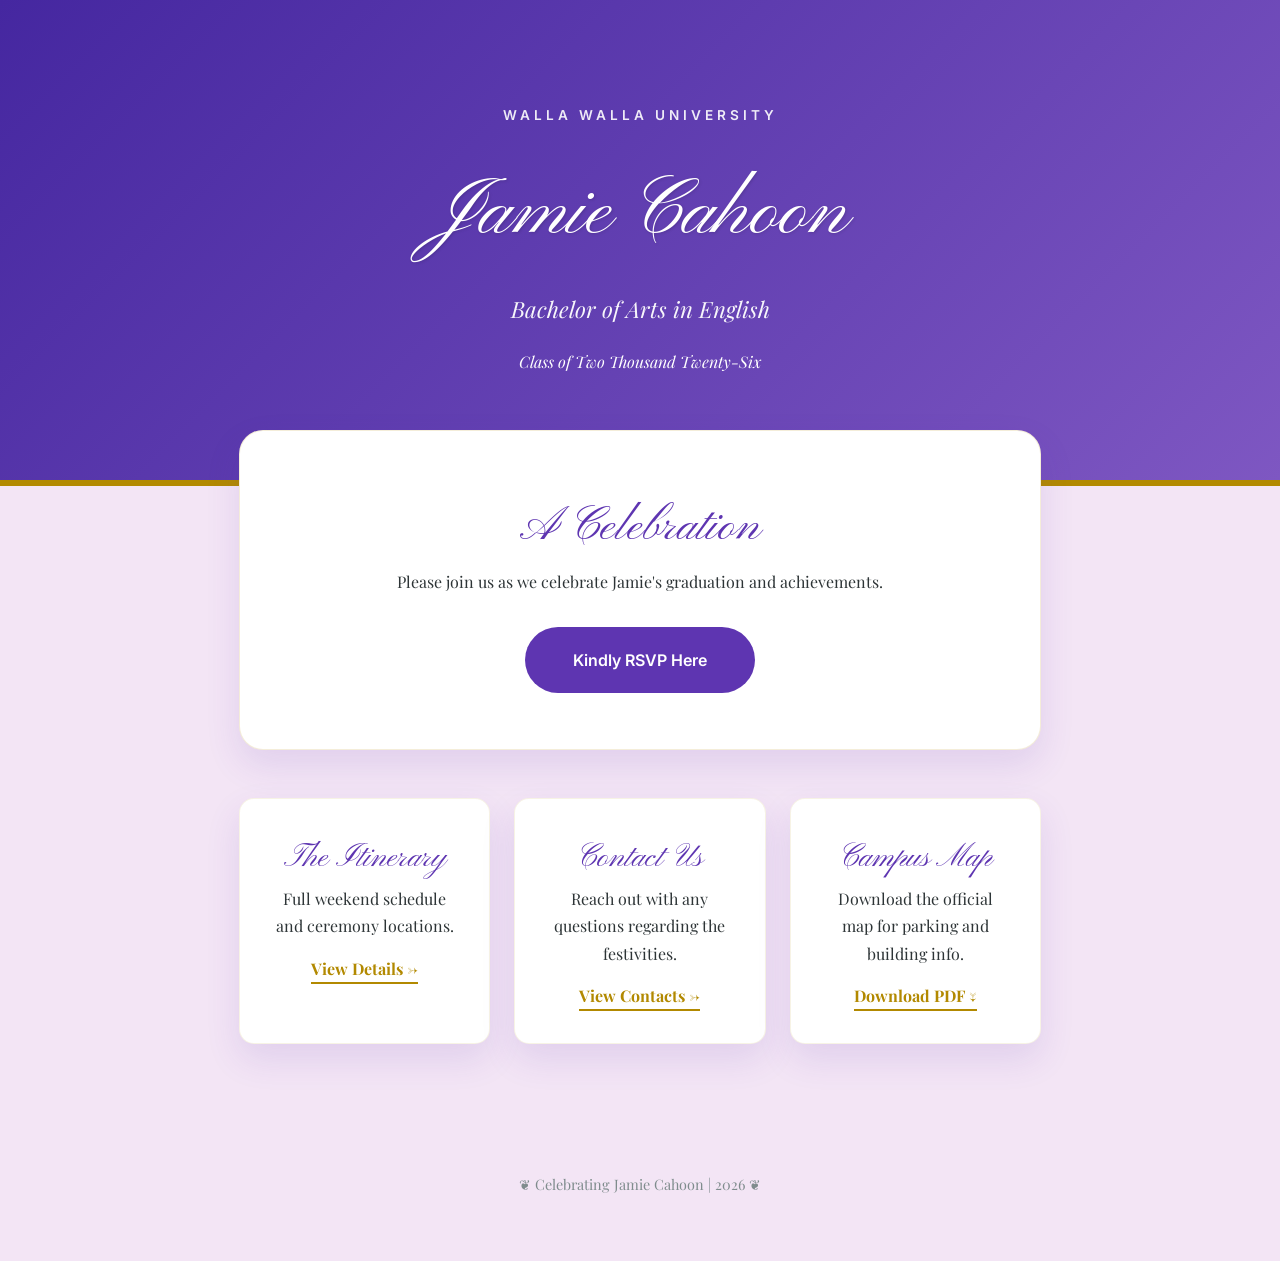
==== index.html @ 9a993c24 "Initial deployment for Jamie's elegant graduation site" ====
<!DOCTYPE html>
<html lang="en">
<head>
    <meta charset="UTF-8">
    <meta name="viewport" content="width=device-width, initial-scale=1.0">
    <meta name="robots" content="noindex, nofollow">
    <title>Jamie Cahoon | Graduation 2026</title>
    <link rel="stylesheet" href="style.css">
    <link href="https://fonts.googleapis.com/css2?family=Great+Vibes&family=Playfair+Display:ital,wght@0,400;0,700;1,400&family=Inter:wght@400;600&display=swap" rel="stylesheet">
</head>
<body>

    <header class="hero">
        <span class="school-tag">Walla Walla University</span>
        <h1>Jamie Cahoon</h1>
        <p class="degree">Bachelor of Arts in English</p>
        <div class="class-year" style="margin-top:20px; font-style: italic;">Class of Two Thousand Twenty-Six</div>
    </header>

    <main class="info-container">
        <section class="rsvp-banner">
            <h2 class="cursive" style="font-size: 3rem; color: var(--plum);">A Celebration</h2>
            <p>Please join us as we celebrate Jamie's graduation and achievements.</p>
            <a href="JAMIE_GOOGLE_FORM_URL" target="_blank" class="btn-rsvp">Kindly RSVP Here</a>
        </section>

        <div class="details-grid" style="display: grid; grid-template-columns: repeat(auto-fit, minmax(250px, 1fr)); gap: 1.5rem; margin-top: 3rem;">
            
            <div class="detail-card" style="background: white; padding: 2rem; border-radius: 15px; text-align: center; box-shadow: var(--shadow);">
                <h3 class="cursive" style="font-size: 2rem;">The Itinerary</h3>
                <p>Full weekend schedule and ceremony locations.</p>
                <a href="schedule.html" style="margin-top: 15px; display: inline-block; color: var(--gold); text-decoration: none; font-weight: bold; border-bottom: 2px solid var(--gold);">View Details →</a>
            </div>
            
            <div class="detail-card" style="background: white; padding: 2rem; border-radius: 15px; text-align: center; box-shadow: var(--shadow);">
                <h3 class="cursive" style="font-size: 2rem;">Contact Us</h3>
                <p>Reach out with any questions regarding the festivities.</p>
                <a href="contacts.html" style="margin-top: 15px; display: inline-block; color: var(--gold); text-decoration: none; font-weight: bold; border-bottom: 2px solid var(--gold);">View Contacts →</a>
            </div>

            <div class="detail-card" style="background: white; padding: 2rem; border-radius: 15px; text-align: center; box-shadow: var(--shadow);">
                <h3 class="cursive" style="font-size: 2rem;">Campus Map</h3>
                <p>Download the official map for parking and building info.</p>
                <a href="wwu_campus_map.pdf" download style="margin-top: 15px; display: inline-block; color: var(--gold); text-decoration: none; font-weight: bold; border-bottom: 2px solid var(--gold);">Download PDF ↓</a>
            </div>

        </div>
    </main>

    <footer style="text-align: center; padding: 4rem; color: #7f8c8d; font-size: 0.9rem;">
        <p>❦ Celebrating Jamie Cahoon | 2026 ❦</p>
    </footer>

</body>
</html>
---- style.css ----
/* --- Jamie's Elegant Literary Theme --- */
@import url('https://fonts.googleapis.com/css2?family=Pinyon+Script&family=Playfair+Display:ital,wght@0,400;0,700;1,400&family=Inter:wght@400;600&display=swap');

:root {
    --plum: #5e35b1;      /* Deep Purple Primary */
    --lavender: #f3e5f5;  /* Soft Background */
    --gold: #b28900;      /* Elegant Accents */
    --text-dark: #2d3436;
    --white: #ffffff;
    --shadow: 0 15px 35px rgba(94, 53, 177, 0.12);
}

* { 
    box-sizing: border-box; 
    margin: 0; 
    padding: 0; 
}

body {
    font-family: 'Playfair Display', serif;
    background-color: var(--lavender);
    color: var(--text-dark);
    line-height: 1.7;
    overflow-x: hidden;
}

/* --- Typography & Script Styling --- */
.cursive, h1 {
    font-family: 'Pinyon Script', cursive;
    font-weight: 400;
}

h1 {
    font-size: 5rem; 
    margin-bottom: 0.5rem;
    color: var(--white);
    text-shadow: 1px 1px 3px rgba(0,0,0,0.15);
}

h2, h3, h4 {
    font-family: 'Playfair Display', serif;
    color: var(--plum);
}

/* --- Navigation --- */
.sub-nav { 
    padding: 1.5rem; 
    max-width: 850px; 
    margin: 0 auto; 
}

.sub-nav a { 
    text-decoration: none; 
    color: var(--plum); 
    font-weight: 600; 
    font-family: 'Inter', sans-serif;
    font-size: 0.9rem;
    transition: 0.3s;
}

/* --- Hero Section --- */
.hero {
    background: linear-gradient(135deg, #4527a0, #7e57c2);
    color: var(--white);
    padding: 6.5rem 2rem;
    text-align: center;
    border-bottom: 6px solid var(--gold);
}

.school-tag {
    font-family: 'Inter', sans-serif;
    text-transform: uppercase;
    letter-spacing: 4px;
    font-size: 0.85rem;
    font-weight: 600;
    margin-bottom: 1.2rem;
    display: block;
    opacity: 0.9;
}

.degree {
    font-style: italic;
    font-size: 1.4rem;
    opacity: 0.95;
    margin-top: 5px;
}

/* --- Layout Containers --- */
.info-container { 
    max-width: 850px; 
    margin: -3.5rem auto 4rem auto; 
    padding: 0 1.5rem; 
}

.rsvp-banner {
    background: var(--white);
    padding: 3.5rem 2rem;
    border-radius: 24px;
    box-shadow: var(--shadow);
    text-align: center;
    border: 1px solid rgba(178, 137, 0, 0.15);
}

.btn-rsvp {
    display: inline-block;
    margin-top: 2rem;
    background: var(--plum);
    color: var(--white);
    text-decoration: none;
    padding: 1.2rem 3rem;
    border-radius: 50px;
    font-family: 'Inter', sans-serif;
    font-weight: 600;
    transition: 0.3s;
}

/* --- Grid System --- */
.details-grid {
    display: grid;
    grid-template-columns: repeat(auto-fit, minmax(250px, 1fr));
    gap: 1.5rem;
    margin-top: 3rem;
}

.detail-card {
    background: white;
    padding: 2.2rem;
    border-radius: 18px;
    text-align: center;
    box-shadow: var(--shadow);
    border: 1px solid rgba(178, 137, 0, 0.1);
}

/* --- Timeline Section --- */
.timeline-day {
    color: var(--plum);
    font-family: 'Pinyon Script', cursive;
    font-size: 3.2rem;
    margin-top: 3.5rem;
    border-bottom: 1px solid var(--gold);
    padding-bottom: 5px;
    text-align: left;
}

.timeline-item {
    display: flex;
    gap: 20px;
    border-left: 2px solid var(--gold);
    margin-left: 15px;
    padding: 1.5rem 0 1.5rem 35px;
    position: relative;
}

.timeline-item::before {
    content: '❦'; 
    position: absolute;
    left: -11px;
    top: 1.8rem;
    color: var(--gold);
    background: var(--lavender);
    font-size: 1.2rem;
    line-height: 1;
}

.time {
    font-family: 'Inter', sans-serif;
    font-weight: 600;
    color: var(--plum);
    min-width: 85px;
}

/* --- Parking & Navigation --- */
.parking-card {
    background: var(--white);
    border: 1px solid var(--gold);
    padding: 2rem;
    border-radius: 18px;
    margin-top: 3rem;
}

.parking-card ul {
    list-style-type: '❦  ';
    padding-left: 20px;
}

.map-text-link { 
    color: var(--plum); 
    text-decoration: none; 
    font-weight: 700; 
    border-bottom: 1px dashed var(--gold); 
}

/* --- Map & Contacts --- */
.map-responsive {
    overflow: hidden;
    padding-bottom: 56.25%;
    position: relative;
    height: 0;
    border-radius: 20px;
    box-shadow: var(--shadow);
    margin: 2rem 0;
}

.map-responsive iframe {
    left: 0;
    top: 0;
    height: 100%;
    width: 100%;
    position: absolute;
    border: 0;
}

.contact-grid {
    display: grid;
    grid-template-columns: repeat(auto-fit, minmax(280px, 1fr));
    gap: 2rem;
}

.contact-card {
    background: var(--white);
    padding: 3rem 2rem;
    border-radius: 20px;
    text-align: center;
    box-shadow: var(--shadow);
}

.contact-link {
    display: block;
    margin-top: 1rem;
    color: var(--plum);
    text-decoration: none;
    font-weight: 600;
}

footer { 
    text-align: center; 
    padding: 5rem 2rem; 
    color: #95a5a6; 
    font-size: 0.9rem; 
}

/* --- Responsive Adjustments --- */
@media (max-width: 600px) {
    h1 { font-size: 3.5rem; }
    .hero { padding: 4rem 1rem; }
    .timeline-item { flex-direction: column; gap: 5px; }
}
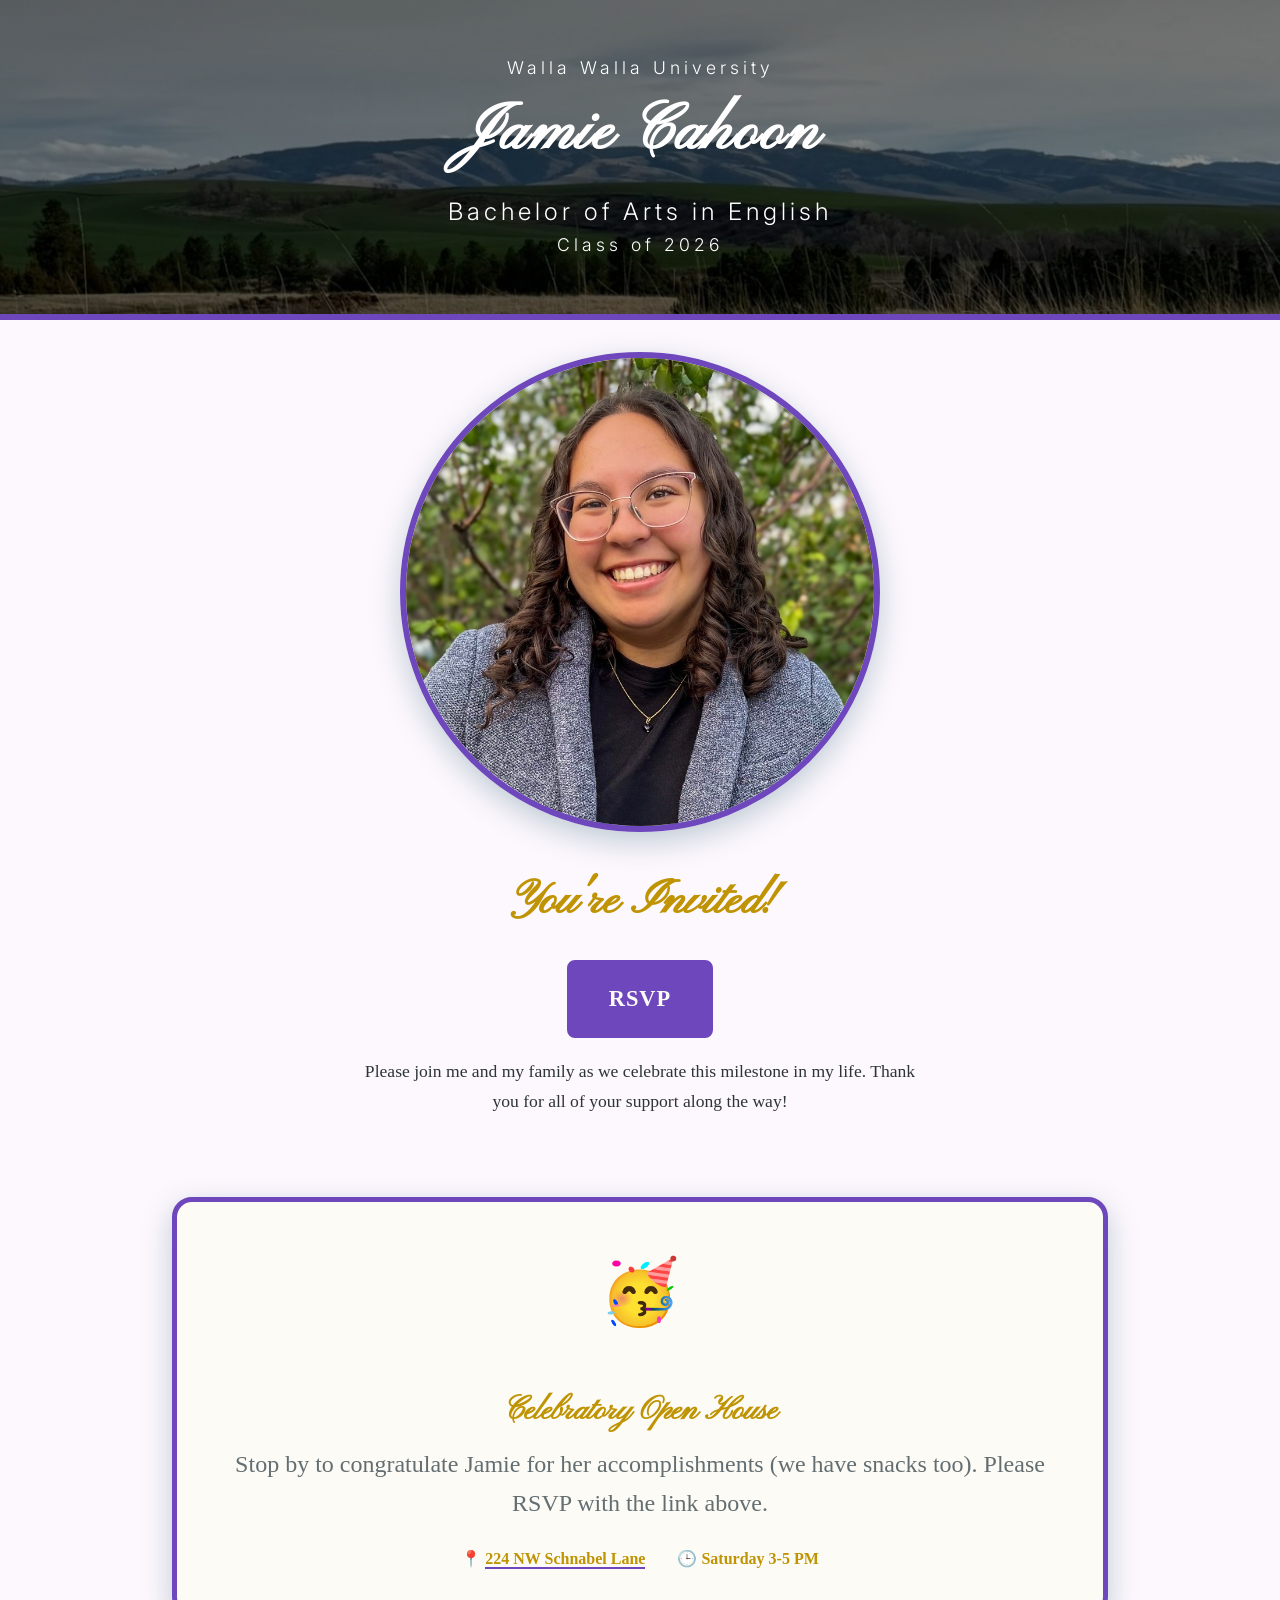
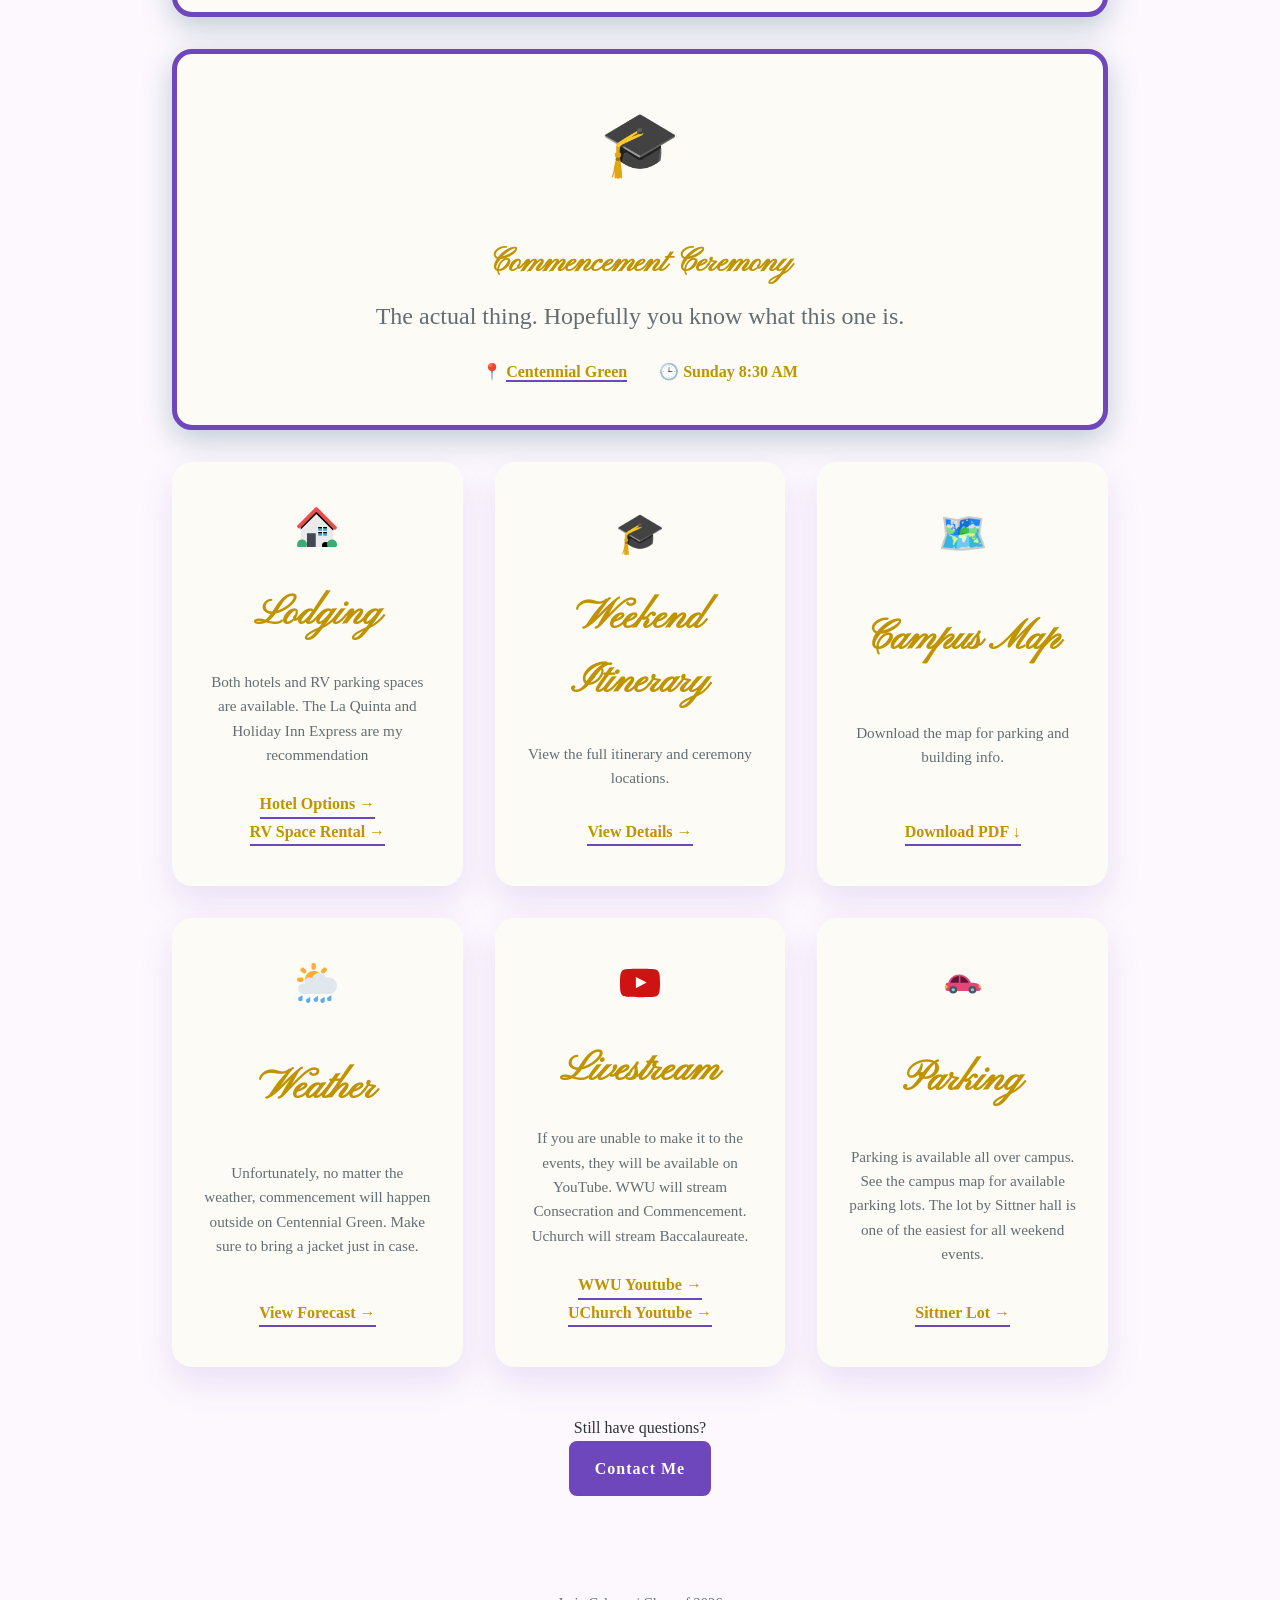
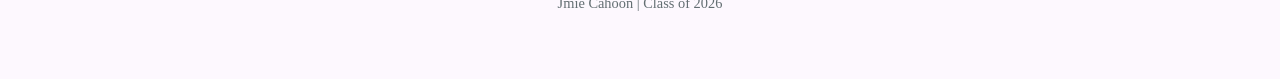
==== commit 1da886a3: "Finishing Up" ====
--- a/index.html
+++ b/index.html
@@ -3,53 +3,123 @@
 <head>
     <meta charset="UTF-8">
     <meta name="viewport" content="width=device-width, initial-scale=1.0">
-    <meta name="robots" content="noindex, nofollow">
     <title>Jamie Cahoon | Graduation 2026</title>
     <link rel="stylesheet" href="style.css">
-    <link href="https://fonts.googleapis.com/css2?family=Great+Vibes&family=Playfair+Display:ital,wght@0,400;0,700;1,400&family=Inter:wght@400;600&display=swap" rel="stylesheet">
+    <link href="https://fonts.googleapis.com/css2?family=Inter:wght@400;700&display=swap" rel="stylesheet">
+    <link href="https://fonts.googleapis.com/css2?family=Inter:wght@400;700&family=Pinyon+Script&display=swap" rel="stylesheet">
 </head>
 <body>
-
-    <header class="hero">
-        <span class="school-tag">Walla Walla University</span>
-        <h1>Jamie Cahoon</h1>
-        <p class="degree">Bachelor of Arts in English</p>
-        <div class="class-year" style="margin-top:20px; font-style: italic;">Class of Two Thousand Twenty-Six</div>
+    <header class="banner" style="background-image: linear-gradient(rgba(0,0,0,0.5), rgba(0,0,0,0.3)), url('photos/landscape.jpeg');">
+        <div class="banner-overlay">
+            <p>Walla Walla University</p>
+            <h1>Jamie Cahoon</h1>
+            <h2>Bachelor of Arts in English</h2>
+            <p>Class of 2026</p>
+        </div>
     </header>
 
     <main class="info-container">
-        <section class="rsvp-banner">
-            <h2 class="cursive" style="font-size: 3rem; color: var(--plum);">A Celebration</h2>
-            <p>Please join us as we celebrate Jamie's graduation and achievements.</p>
-            <a href="JAMIE_GOOGLE_FORM_URL" target="_blank" class="btn-rsvp">Kindly RSVP Here</a>
-        </section>
-
-        <div class="details-grid" style="display: grid; grid-template-columns: repeat(auto-fit, minmax(250px, 1fr)); gap: 1.5rem; margin-top: 3rem;">
-            
-            <div class="detail-card" style="background: white; padding: 2rem; border-radius: 15px; text-align: center; box-shadow: var(--shadow);">
-                <h3 class="cursive" style="font-size: 2rem;">The Itinerary</h3>
-                <p>Full weekend schedule and ceremony locations.</p>
-                <a href="schedule.html" style="margin-top: 15px; display: inline-block; color: var(--gold); text-decoration: none; font-weight: bold; border-bottom: 2px solid var(--gold);">View Details →</a>
-            </div>
-            
-            <div class="detail-card" style="background: white; padding: 2rem; border-radius: 15px; text-align: center; box-shadow: var(--shadow);">
-                <h3 class="cursive" style="font-size: 2rem;">Contact Us</h3>
-                <p>Reach out with any questions regarding the festivities.</p>
-                <a href="contacts.html" style="margin-top: 15px; display: inline-block; color: var(--gold); text-decoration: none; font-weight: bold; border-bottom: 2px solid var(--gold);">View Contacts →</a>
+        <div class="invitation">
+            <div class="headshot">
+                <img src="photos/headshot.jpeg">
             </div>
 
-            <div class="detail-card" style="background: white; padding: 2rem; border-radius: 15px; text-align: center; box-shadow: var(--shadow);">
-                <h3 class="cursive" style="font-size: 2rem;">Campus Map</h3>
-                <p>Download the official map for parking and building info.</p>
-                <a href="wwu_campus_map.pdf" download style="margin-top: 15px; display: inline-block; color: var(--gold); text-decoration: none; font-weight: bold; border-bottom: 2px solid var(--gold);">Download PDF ↓</a>
+            <div>
+                <h2>You're Invited!</h2>
+                <div style="padding-bottom: 1.2rem">
+                    <a href="https://docs.google.com/forms/d/e/1FAIpQLSf-XNSzzdi9Q3JXaRH5UMClVHbPIYo3iOfGfonDqsUiySdWdw/viewform?usp=preview" target="_blank" class="btn-rsvp">RSVP</a>
+                </div>
+
+                <p>Please join me and my family as we celebrate this milestone in my life. Thank you for all of your support along the way!</p>
+                
+                
+            </div>
+        </div>
+
+        <div class="banner-card">
+            <div class="icon">🥳</div>
+            <div>
+                <h1>Celebratory Open House</h1>
+                <p>Stop by to congratulate Jamie for her accomplishments (we have snacks too). Please RSVP with the link above.</p>
+                <div class="links">
+                    <span>📍 <a href="https://www.google.com/maps/search/?api=1&query=224+NW+Schnabel+Lane+College+Place+WA" target="_blank" class="btn-secondary">224 NW Schnabel Lane</a></span>
+                    <span>🕒 Saturday 3-5 PM</span>
+                </div>
+            </div>
+        </div>
+
+        <div class="banner-card">
+            <div class="icon">🎓</div>
+            <div>
+                <h1>Commencement Ceremony</h1>
+                <p>The actual thing. Hopefully you know what this one is.</p>
+                <div class="links">
+                    <span>📍 <a href="https://maps.app.goo.gl/xNmxNzuYu9B9smxAA" target="_blank" class="btn-secondary">Centennial Green</a></span>
+                    <span>🕒 Sunday 8:30 AM</span>
+                </div>
+            </div>
+        </div>
+
+        <div class="details-grid">
+            <div class="detail-card">
+                <div class="icon">
+                    <img src="icons/house.svg" width="40" height="40">
+                </div>
+                <h1>Lodging</h1>
+                <p>Both hotels and RV parking spaces are available. The La Quinta and Holiday Inn Express are my recommendation</p>
+                <a href="https://business.wwvchamber.com/list/ql/lodging-travel-15?c=109&q=&st=1" class="btn-secondary">Hotel Options →</a>
+                <a href="https://wwuform.formstack.com/forms/rv_space_rental" class="btn-secondary">RV Space Rental →</a>
             </div>
 
+            <div class="detail-card">
+                <div class="icon">🎓</div>
+                <h1>Weekend Itinerary</h1>
+                <p>View the full itinerary and ceremony locations.</p>
+                <a href="schedule.html" class="btn-secondary">View Details →</a>
+            </div>
+
+            <div class="detail-card">
+                <div class="icon">🗺️</div>
+                <h1>Campus Map</h1>
+                <p>Download the map for parking and building info.</p>
+                <a href="wwu_campus_map.pdf" download class="btn-secondary">Download PDF ↓</a>
+            </div>
+
+            <div class="detail-card">
+                <div class="icon">
+                    <img src="icons/rain.svg" width="40" height="40">
+                </div>
+                <h1>Weather</h1>
+                <p>Unfortunately, no matter the weather, commencement will happen outside on Centennial Green. Make sure to bring a jacket just in case.</p>
+                <a href="https://weather.com/weather/hourbyhour/l/4f5ed2e91936d17a579059fb443ac13ba6812a4ce660780422a62503f3a103cb" class="btn-secondary">View Forecast →</a>
+            </div>
+
+            <div class="detail-card">
+                <div class="icon">
+                    <img src="icons/youtube.svg" width="40" height="40">
+                </div>
+                <h1>Livestream</h1>
+                <p>If you are unable to make it to the events, they will be available on YouTube. WWU will stream Consecration and Commencement. Uchurch will stream Baccalaureate.</p>
+                <a href="https://www.youtube.com/@WallaWallaUniversity/featured" class="btn-secondary">WWU Youtube →</a>
+                <a href="https://www.youtube.com/@WWUChurch" class="btn-secondary">UChurch Youtube →</a>
+            </div>
+
+            <div class="detail-card">
+                <div class="icon">
+                    <img src="icons/car.svg" width="40" height="40">
+                </div>
+                <h1>Parking</h1>
+                <p>Parking is available all over campus. See the campus map for available parking lots. The lot by Sittner hall is one of the easiest for all weekend events.</p>
+                <a href="https://maps.app.goo.gl/mPSVx5HLzYJDGmB4A" class="btn-secondary">Sittner Lot →</a>
+            </div>
+        </div>
+    
+        <div style="text-align: center; margin-top: 3rem;">
+            <p>Still have questions?</p>
+            <a href="contacts.html" class="btn-contact">Contact Me</a>
         </div>
     </main>
 
-    <footer style="text-align: center; padding: 4rem; color: #7f8c8d; font-size: 0.9rem;">
-        <p>❦ Celebrating Jamie Cahoon | 2026 ❦</p>
-    </footer>
-
+    <footer>Jmie Cahoon | Class of 2026</footer>
 </body>
 </html>
--- a/style.css
+++ b/style.css
@@ -1,247 +1,503 @@
-/* --- Jamie's Elegant Literary Theme --- */
-@import url('https://fonts.googleapis.com/css2?family=Pinyon+Script&family=Playfair+Display:ital,wght@0,400;0,700;1,400&family=Inter:wght@400;600&display=swap');
+/* --- Jamie's Graduation Theme (Color Refresh) --- */
+@import url('https://fonts.googleapis.com/css2?family=Pinyon+Script&display=swap');
 
 :root {
-    --plum: #5e35b1;      /* Deep Purple Primary */
-    --lavender: #f3e5f5;  /* Soft Background */
-    --gold: #b28900;      /* Elegant Accents */
+    --plum: #6e47bc;      /* Deep Purple Primary */
+    --lavender: #fdf8fe;  /* Soft Background */
+    --gold: #bf9301;      /* Elegant Accents */
     --text-dark: #2d3436;
     --white: #ffffff;
+    --cream: #fcfbf5;
     --shadow: 0 15px 35px rgba(94, 53, 177, 0.12);
 }
 
-* { 
-    box-sizing: border-box; 
-    margin: 0; 
-    padding: 0; 
-}
-
+* { box-sizing: border-box; margin: 0; padding: 0; }
+
+
+/* --- Basic Classes --- */
 body {
     font-family: 'Playfair Display', serif;
     background-color: var(--lavender);
     color: var(--text-dark);
-    line-height: 1.7;
-    overflow-x: hidden;
-}
-
-/* --- Typography & Script Styling --- */
-.cursive, h1 {
-    font-family: 'Pinyon Script', cursive;
-    font-weight: 400;
-}
-
-h1 {
-    font-size: 5rem; 
+    line-height: 1.6;
+}
+
+header {
+    font-family: 'Pinyon Script',cursive;
+    min-height: 2rem; 
+    padding: 2rem 2rem; 
+    background-size: cover;
+    background-position: center 30%;
+    display: flex;
+    flex-direction: column;
+    justify-content: center;
+    align-items: center;
+    text-align: center;
+}
+
+.info-container { max-width: 1000px; margin: 0 auto; padding: 2rem; }
+
+footer { 
+    text-align: center; 
+    padding: 4rem; 
+    color: #636e72; 
+    font-size: 0.9rem; }
+
+/* --- Subpage Stuff --- */
+.sub-nav { padding: 1.5rem; max-width: 1000px; margin: 0 auto; }
+.sub-nav a { text-decoration: none; color: var(--gold); font-weight: 700; }
+
+.section-header {
+    text-align: center; 
+    max-width: 600px; 
+    margin: 0 auto 0 auto; 
+    padding: 1rem 1.5rem 0 1.5rem;
+}
+
+.section-header p {
+    font-family: 'Inter', sans-serif;
+    font-weight: 300;
+    letter-spacing: 4px;
+    color: var(--text-dark);
+    font-size: 1.1rem;
+}
+
+.section-header h1 {
+    font-family: 'Pinyon Script',cursive;
+    font-size: 2rem;
+    color: var(--gold);
+    letter-spacing: 2px;
     margin-bottom: 0.5rem;
+}
+
+/* --- Basic Buttons --- */
+.btn-secondary {
+    color: var(--gold);
+    font-weight: 700;
+    text-decoration: none;
+    border-bottom: 2px solid var(--plum);
+}
+
+.btn-secondary:hover {
+    color: #5C9EAD;
+}
+
+/* --- Default Text --- */
+header p {
+    font-family: 'Inter', sans-serif;
+    font-weight: 300;
+    letter-spacing: 4px;
     color: var(--white);
-    text-shadow: 1px 1px 3px rgba(0,0,0,0.15);
-}
-
-h2, h3, h4 {
-    font-family: 'Playfair Display', serif;
-    color: var(--plum);
-}
-
-/* --- Navigation --- */
-.sub-nav { 
-    padding: 1.5rem; 
-    max-width: 850px; 
-    margin: 0 auto; 
-}
-
-.sub-nav a { 
-    text-decoration: none; 
-    color: var(--plum); 
-    font-weight: 600; 
+    font-size: 1.1rem;
+}
+
+header h1 {
+    font-size: 4rem;
+    color: var(--white);
+    letter-spacing: 2px;
+    margin-bottom: 0.5rem;
+}
+
+/* --- Main Page Banner --- */
+.banner {
+    background-color: var(--gold);
+    color: var(--cream);
+    padding: 5rem 2rem;
+    text-align: center;
+    border-bottom: 6px solid var(--plum);
+    min-height: 20rem; 
+    padding: 10rem 2rem; 
+    background-size: cover;
+    background-position: center 30%;
+    display: flex;
+    flex-direction: column;
+    justify-content: center;
+    align-items: center;
+    text-align: center;
+    margin-bottom: 0 !important;
+    padding-top: 0 !important;
+    padding-bottom: 0 !important;
+}
+
+.banner p {
     font-family: 'Inter', sans-serif;
-    font-size: 0.9rem;
-    transition: 0.3s;
-}
-
-/* --- Hero Section --- */
-.hero {
-    background: linear-gradient(135deg, #4527a0, #7e57c2);
+    font-weight: 300;
+    letter-spacing: 4px;
     color: var(--white);
-    padding: 6.5rem 2rem;
-    text-align: center;
-    border-bottom: 6px solid var(--gold);
-}
-
-.school-tag {
+    font-size: 1.1rem;
+}
+
+.banner h1 {
+    color: var(--white);
+    letter-spacing: 2px;
+    margin-bottom: 0.5rem;
+}
+
+.banner h2 {
     font-family: 'Inter', sans-serif;
-    text-transform: uppercase;
+    font-weight: 300;
     letter-spacing: 4px;
-    font-size: 0.85rem;
-    font-weight: 600;
+    color: var(--white);
+    font-size: 1.5rem;
+}
+
+@media (max-width: 480px) {
+    .banner {
+        background-color: var(--gold);
+        color: var(--cream);
+        padding: 5rem 2rem;
+        text-align: center;
+        border-bottom: 6px solid var(--plum);
+        min-height: 12rem; 
+        padding: 10rem 2rem; 
+        background-size: cover;
+        background-position: center 30%;
+        display: flex;
+        flex-direction: column;
+        justify-content: center;
+        align-items: center;
+        text-align: center;
+        margin-bottom: 0 !important;
+        padding-top: 0 !important;
+        padding-bottom: 0 !important;
+    }
+
+    .banner p {
+        font-weight: 300;
+        letter-spacing: 4px;
+        color: var(--white);
+        font-size: 0.7rem;
+        margin-bottom: 0;
+    }
+
+    .banner h1 {
+        font-size: 3rem !important;
+        color: var(--white);
+        letter-spacing: 2px;
+        margin-bottom: 0;
+    }
+
+    .banner h2 {
+        font-weight: 300;
+        letter-spacing: 4px;
+        color: var(--white);
+        font-size: 0.8rem;
+        margin-bottom: 0;
+    }  
+}
+
+
+/* --- Invitation Section --- */
+.invitation {
+    text-align: center; 
+    max-width: 600px; 
+    margin: 0 auto 5rem auto; 
+    padding: 0 1.5rem;
+}
+
+.headshot {
+    width: 30rem;
+    height: 30rem;
+    margin: 0 auto 2rem auto;
+    border-radius: 50% !important;
+    border: 6px solid var(--plum);
+    padding: 0px;
+    box-shadow: 0 10px 30px rgba(50, 98, 115, 0.3);
+    overflow: hidden;
+    display: flex;
+    justify-content: center;
+    align-items: center;
+    transition: transform 0.4s cubic-bezier(0.175, 0.885, 0.32, 1.275);
+}
+
+.headshot img { 
+    width: 100%;
+    height: 100%;
+    object-fit: cover;
+    object-position: 50% -50%;
+    transform: scale(1.5)
+}
+
+@media (max-width: 480px) {
+    .headshot {
+        width: 180px !important;
+        height: 180px !important;
+        border-width: 4px !important; /* Thinner border looks better on small screens */
+    }
+}
+
+.invitation h2 {
+    color: var(--gold);
+    font-family: 'Pinyon Script',cursive; 
+    font-size: 3rem; 
+    font-weight: 700; 
     margin-bottom: 1.2rem;
-    display: block;
-    opacity: 0.9;
-}
-
-.degree {
-    font-style: italic;
-    font-size: 1.4rem;
-    opacity: 0.95;
-    margin-top: 5px;
-}
-
-/* --- Layout Containers --- */
-.info-container { 
-    max-width: 850px; 
-    margin: -3.5rem auto 4rem auto; 
-    padding: 0 1.5rem; 
-}
-
-.rsvp-banner {
-    background: var(--white);
-    padding: 3.5rem 2rem;
-    border-radius: 24px;
-    box-shadow: var(--shadow);
-    text-align: center;
-    border: 1px solid rgba(178, 137, 0, 0.15);
+}
+
+.invitation p {
+    font-size: 1.1rem; 
+    color: var(--text-dark); 
+    line-height: 1.7; 
+    margin-bottom: 2.5rem;
 }
 
 .btn-rsvp {
     display: inline-block;
-    margin-top: 2rem;
-    background: var(--plum);
-    color: var(--white);
+    padding: 1.2rem 2.5rem !important;
+    font-size: 1.4rem !important;
+    font-weight: 700 !important;
+    letter-spacing: 1px;
+    border-radius: 8px;
+    transition: all 0.3s ease;
+    cursor: pointer;
     text-decoration: none;
-    padding: 1.2rem 3rem;
-    border-radius: 50px;
-    font-family: 'Inter', sans-serif;
-    font-weight: 600;
-    transition: 0.3s;
-}
-
-/* --- Grid System --- */
+    background-color: var(--plum);
+    color: var(--cream) !important;
+    border: 2px solid var(--plum);
+}
+
+.btn-rsvp:hover {
+    background-color: var(--cream);
+    color: var(--plum) !important;
+    transform: translateY(-3px);
+    box-shadow: 0 10px 20px rgba(227, 151, 116, 0.3);
+}
+
+/* --- Invitation Section --- */
+.banner-card {
+    background: var(--cream);
+    padding: 2.5rem 2rem;
+    border-radius: 20px;
+    text-align: center;
+    display: flex;
+    flex-direction: column;
+    justify-content: center;
+    align-items: center;
+    gap: 1.5rem;
+    min-height: 350px;
+    border: 5px solid var(--plum) !important;
+    box-shadow: 0 10px 30px rgba(50, 98, 115, 0.3) !important;
+    margin-bottom: 2rem !important;
+    visibility: visible !important;
+}
+
+.banner-card .icon {
+    width: 120px !important;
+    height: 120px !important;
+    font-size: 4rem !important;
+    margin-bottom: rem !important;
+    border-width: 5px !important;
+    background-color: var(--cream);
+}
+
+.banner-card:hover .icon {
+    transform: scale(1.15) rotate(-10deg);
+}
+
+.banner-card .links {
+    display: flex;
+    gap: 2rem; 
+    font-weight: 700; 
+    color: var(--gold); 
+    justify-content: center; 
+    flex-wrap: wrap;
+}
+
+.banner-card p {
+    color: #636e72; 
+    font-size: 1.5rem; 
+    margin-bottom: 1.5rem; 
+}
+
+.banner-card h1 {
+    font-family: 'Pinyon Script', cursive;
+    color: var(--gold); 
+    font-size: rem; 
+    margin-bottom: 0.5rem;
+    margin-top: 0;
+}
+
+
+/* --- Detail Cards --- */
 .details-grid {
     display: grid;
-    grid-template-columns: repeat(auto-fit, minmax(250px, 1fr));
-    gap: 1.5rem;
-    margin-top: 3rem;
+    grid-template-columns: repeat(auto-fit, minmax(280px, 1fr));
+    gap: 2rem;
+    margin-top: 2rem;
 }
 
 .detail-card {
-    background: white;
-    padding: 2.2rem;
-    border-radius: 18px;
+    background: var(--cream);
+    padding: 2.5rem 2rem;
+    border-radius: 20px;
     text-align: center;
     box-shadow: var(--shadow);
-    border: 1px solid rgba(178, 137, 0, 0.1);
-}
-
-/* --- Timeline Section --- */
-.timeline-day {
-    color: var(--plum);
+    display: flex;
+    flex-direction: column;
+    justify-content: space-between;
+    align-items: center;
+    min-height: 350px;
+}
+
+.detail-card .icon { 
+    font-size: 2.5rem; 
+    margin-bottom: 1rem;
+}
+
+.detail-card p { 
+    color: #636e72; 
+    font-size: 0.95rem; 
+    margin-bottom: 1.5rem; 
+}
+
+.detail-card h1 { 
     font-family: 'Pinyon Script', cursive;
-    font-size: 3.2rem;
-    margin-top: 3.5rem;
-    border-bottom: 1px solid var(--gold);
-    padding-bottom: 5px;
-    text-align: left;
-}
-
-.timeline-item {
-    display: flex;
-    gap: 20px;
-    border-left: 2px solid var(--gold);
-    margin-left: 15px;
-    padding: 1.5rem 0 1.5rem 35px;
-    position: relative;
-}
-
-.timeline-item::before {
-    content: '❦'; 
-    position: absolute;
-    left: -11px;
-    top: 1.8rem;
-    color: var(--gold);
-    background: var(--lavender);
-    font-size: 1.2rem;
-    line-height: 1;
-}
-
-.time {
-    font-family: 'Inter', sans-serif;
-    font-weight: 600;
-    color: var(--plum);
-    min-width: 85px;
-}
-
-/* --- Parking & Navigation --- */
-.parking-card {
-    background: var(--white);
-    border: 1px solid var(--gold);
-    padding: 2rem;
-    border-radius: 18px;
-    margin-top: 3rem;
-}
-
-.parking-card ul {
-    list-style-type: '❦  ';
-    padding-left: 20px;
-}
-
-.map-text-link { 
-    color: var(--plum); 
-    text-decoration: none; 
-    font-weight: 700; 
-    border-bottom: 1px dashed var(--gold); 
-}
-
-/* --- Map & Contacts --- */
-.map-responsive {
-    overflow: hidden;
-    padding-bottom: 56.25%;
-    position: relative;
-    height: 0;
-    border-radius: 20px;
-    box-shadow: var(--shadow);
-    margin: 2rem 0;
-}
-
-.map-responsive iframe {
-    left: 0;
-    top: 0;
-    height: 100%;
-    width: 100%;
-    position: absolute;
-    border: 0;
-}
-
+    font-size: 2.5rem; 
+    color: var(--gold); 
+    margin-bottom: 1.5rem;
+}
+
+
+/* --- Contacts Widget --- */
+.btn-contact {
+    display: inline-block;
+    padding: 0.8rem 1.5rem !important; /* Top/Bottom and Left/Right */
+    font-size: 1rem !important;    /* Makes the text pop */
+    font-weight: 700 !important;      /* Extra bold */
+    letter-spacing: 1px;
+    border-radius: 8px;               /* Slightly rounded corners */
+    transition: all 0.3s ease;
+    cursor: pointer;
+    text-decoration: none;
+    
+    background-color: var(--plum);
+    color: var(--cream) !important;
+    border: 2px solid var(--plum);
+}
+
+.btn-contact:hover {
+    background-color: var(--cream);
+    color: var(--plum) !important;
+    transform: translateY(-3px);
+    box-shadow: 0 10px 20px rgba(227, 151, 116, 0.3);
+}
+
+
+/* --- Contacts Page --- */
 .contact-grid {
     display: grid;
     grid-template-columns: repeat(auto-fit, minmax(280px, 1fr));
     gap: 2rem;
+    margin-top: 2rem;
 }
 
 .contact-card {
-    background: var(--white);
-    padding: 3rem 2rem;
-    border-radius: 20px;
+    background-color: var(--cream);
+    padding: 3rem;
+    border-radius: 15px;
     text-align: center;
+    margin-top: 2rem;
+    border: 2px solid rgba(255, 255, 255, 0.1);
+    box-shadow: 0 10px 30px rgba(50, 98, 115, 0.4);
+    transition: transform 0.3s ease, border-color 0.3s ease;
+}
+
+.contact-card h1 {
+    color: var(--plum);
+    margin-bottom: 1rem;
+    font-size: 2rem;
+}
+
+.contact-link {
+    display: inline-flex;
+    align-items: center;
+    gap: 10px;
+    color: var(--gold);
+    text-decoration: none;
+    font-weight: 700;
+    font-size: 1.3rem;
+    margin: 0 1.5rem;
+    padding-bottom: 4px;
+    border-bottom: 2px solid transparent;
+    transition: all 0.3s ease;
+}
+
+.contact-link:hover {
+    color: var(--gold)!important;
+    border-bottom: 2px solid var(--plum);
+    transform: translateY(-2px);
+}
+
+@media (max-width: 480px) {
+    .contact-grid {
+        display: grid;
+        grid-template-columns: repeat(auto-fit, minmax(280px, 1fr));
+        gap: 0;
+        margin-top: 0;
+    }
+
+    .contact-card {
+        background-color: var(--cream);
+        padding: 1rem;
+        border-radius: 15px;
+        text-align: center;
+        margin-top: 2rem;
+        border: 2px solid rgba(255, 255, 255, 0.1);
+        box-shadow: 0 10px 30px rgba(50, 98, 115, 0.4);
+        transition: transform 0.3s ease, border-color 0.3s ease;
+    }
+
+    .contact-link {
+        display: inline-flex;
+        align-items: center;
+        gap: 10px;
+        color: var(--gold);
+        text-decoration: none;
+        font-weight: 700;
+        font-size: 0.8rem;
+        margin: 0 0;
+        padding-bottom: 4px;
+        border-bottom: 2px solid transparent;
+        transition: all 0.3s ease;
+    }
+
+    .contact-link:hover {
+        color: var(--pacific-blue)!important;
+        border-bottom: 2px solid var(--plum);
+        transform: translateY(-2px);
+    }
+}
+
+
+/* --- Itinerary Page --- */
+.timeline-day-header {
+    color: var(--gold);
+    font-size: 1.5rem;
+    font-weight: 700;
+    margin: 2.5rem 0 1rem;
+    border-bottom: 2px solid var(---plum);
+    padding-bottom: 5px;
+}
+
+.timeline-card {
+    background: var(--cream);
+    padding: 1.5rem;
+    border-radius: 12px;
+    margin-bottom: 1rem;
+    display: flex;
+    gap: 20px;
     box-shadow: var(--shadow);
-}
-
-.contact-link {
-    display: block;
-    margin-top: 1rem;
-    color: var(--plum);
-    text-decoration: none;
-    font-weight: 600;
-}
-
-footer { 
-    text-align: center; 
-    padding: 5rem 2rem; 
-    color: #95a5a6; 
-    font-size: 0.9rem; 
-}
-
-/* --- Responsive Adjustments --- */
-@media (max-width: 600px) {
-    h1 { font-size: 3.5rem; }
-    .hero { padding: 4rem 1rem; }
-    .timeline-item { flex-direction: column; gap: 5px; }
+    border-left: 6px solid var(--gold);
+}
+
+.timeline-time { 
+    font-weight: 700; 
+    color: var(--plum); 
+    min-width: 90px; 
+}
+
+.timeline-card h1 {
+    color: var(--gold);
+    margin-bottom: 0;
+    font-size: 1.5rem;
 }
